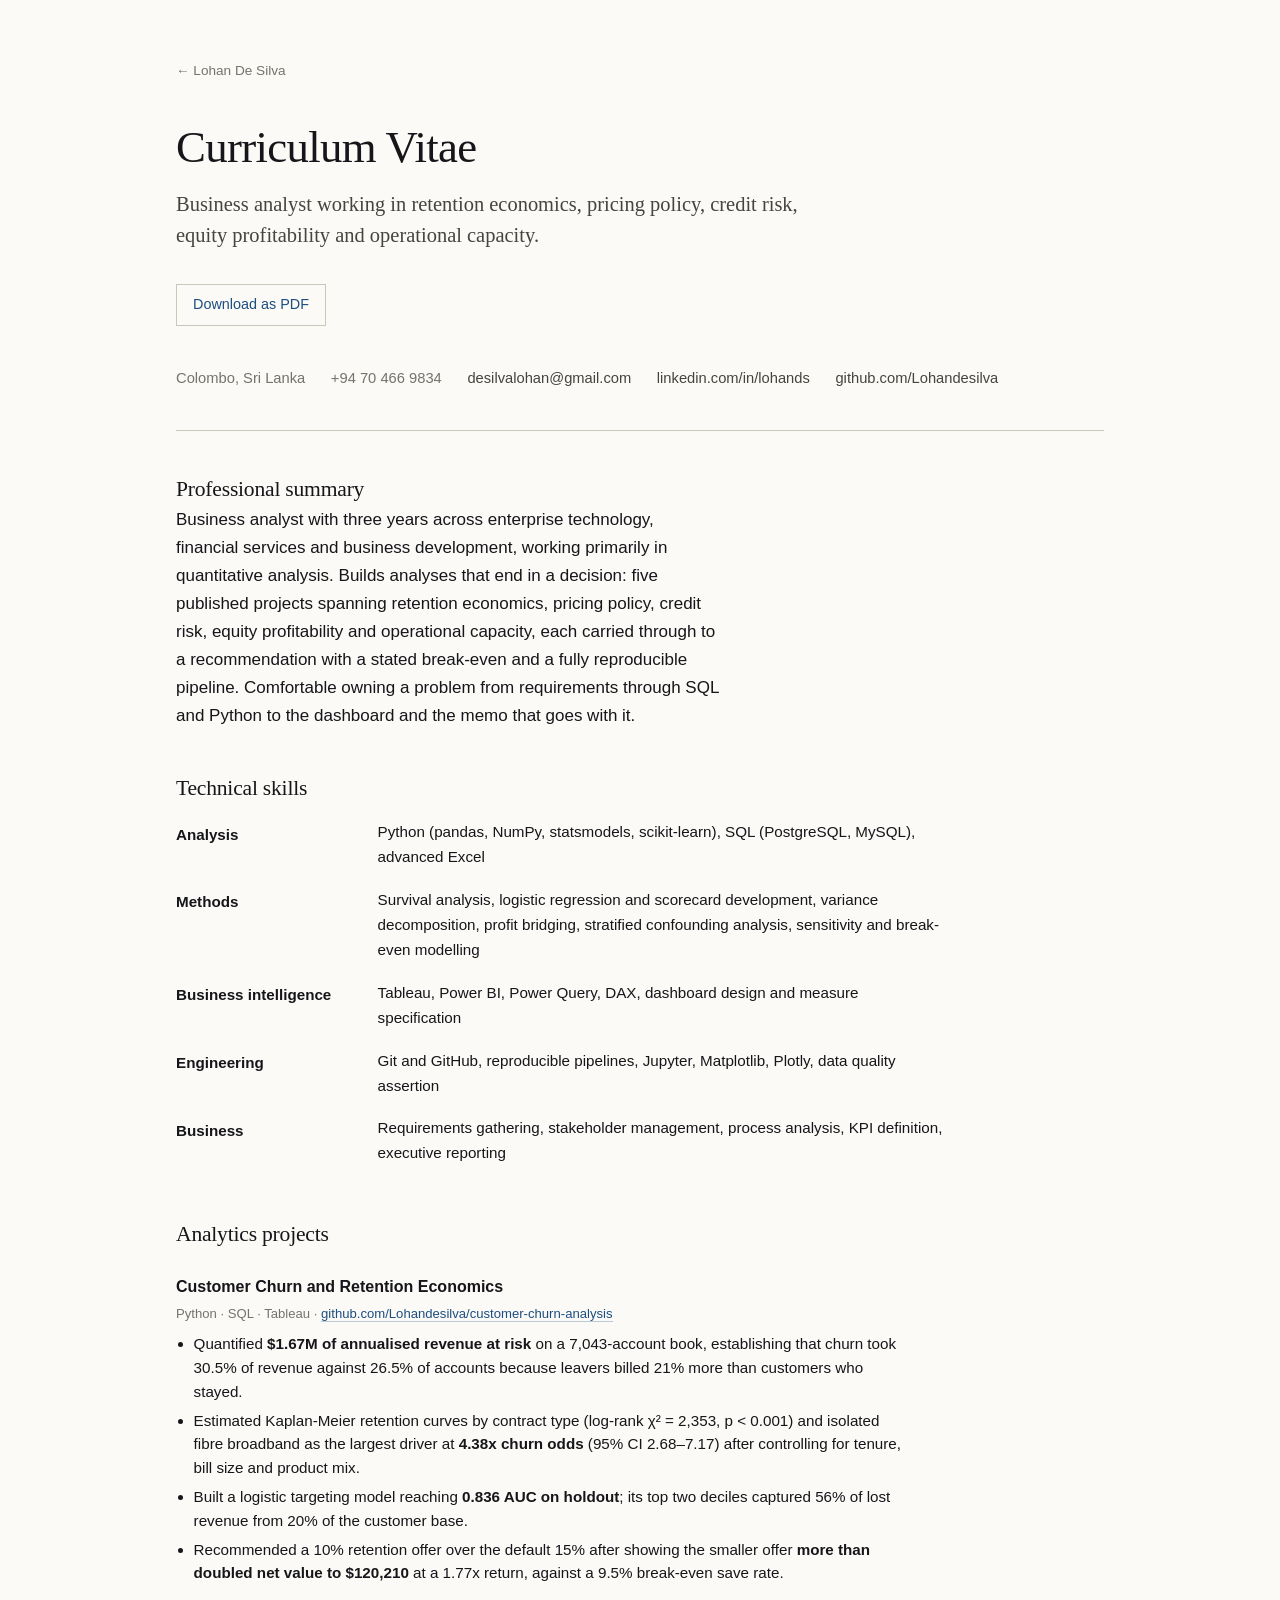
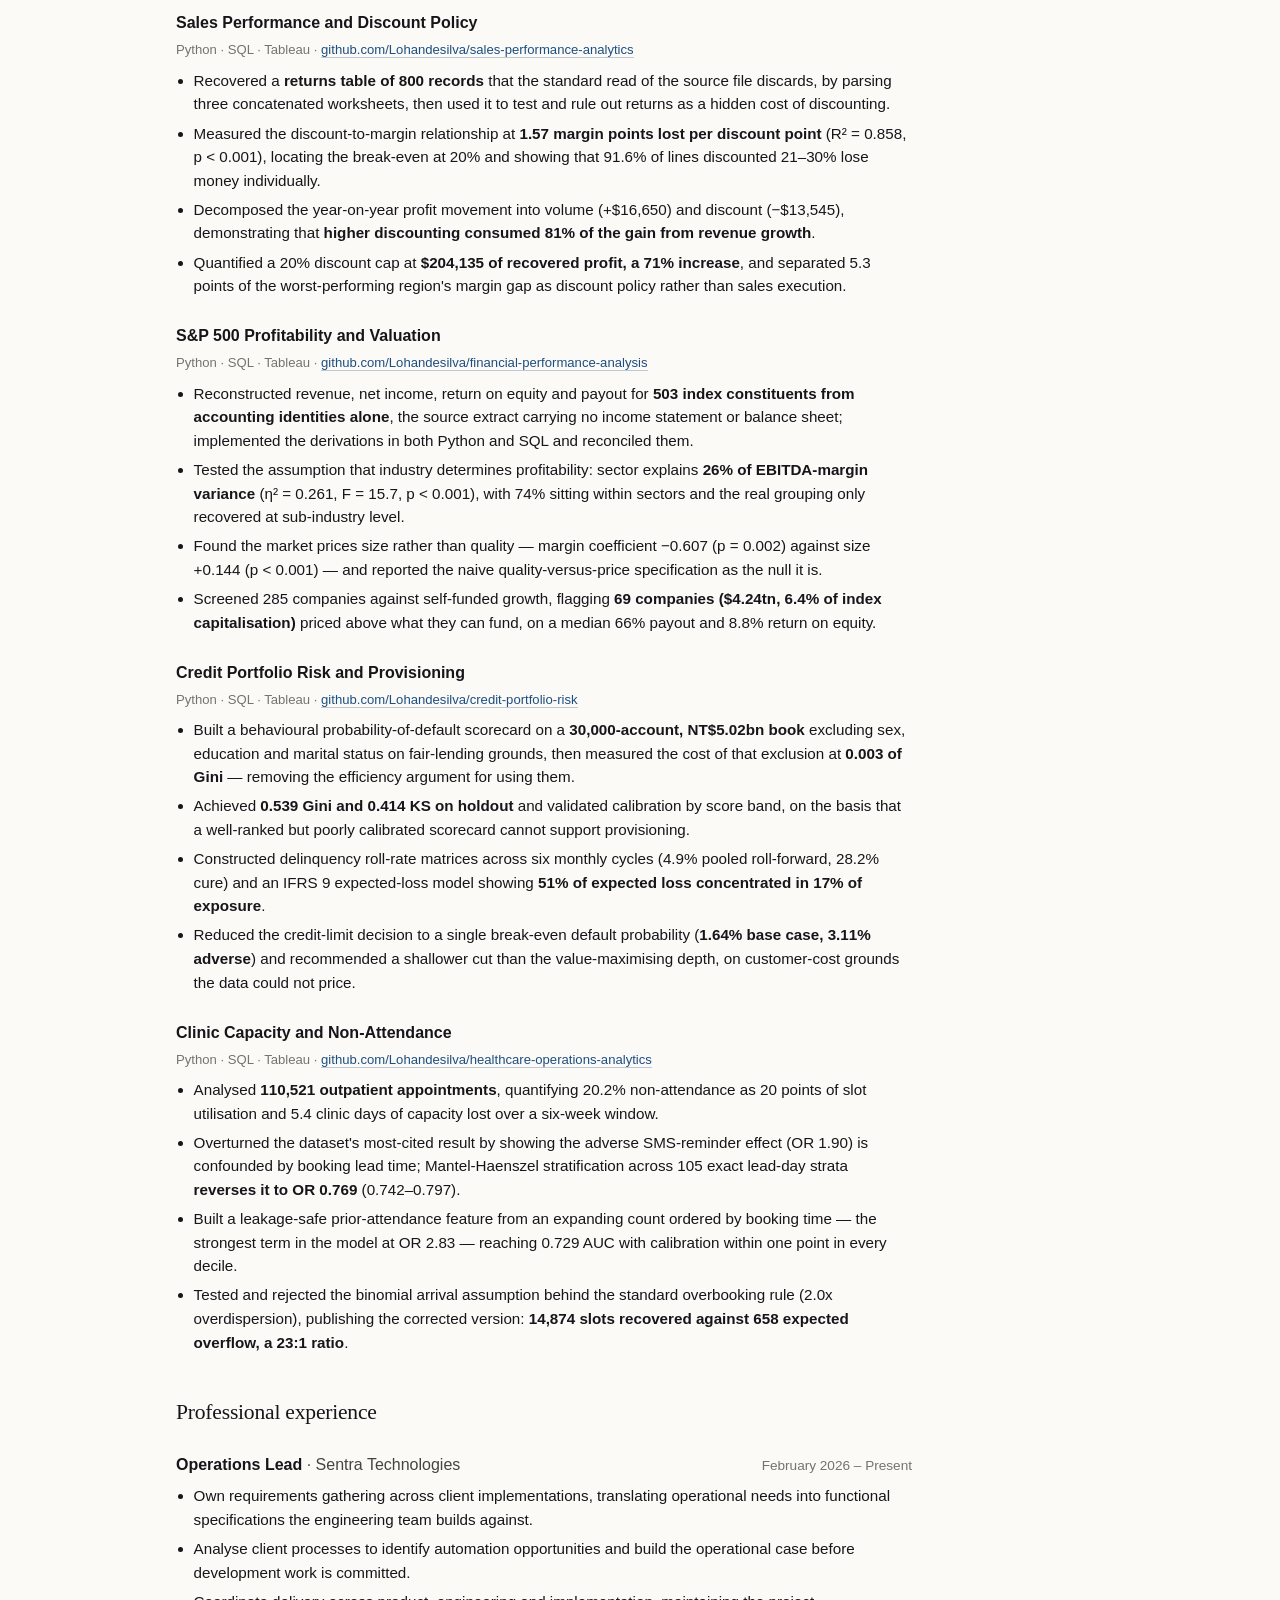
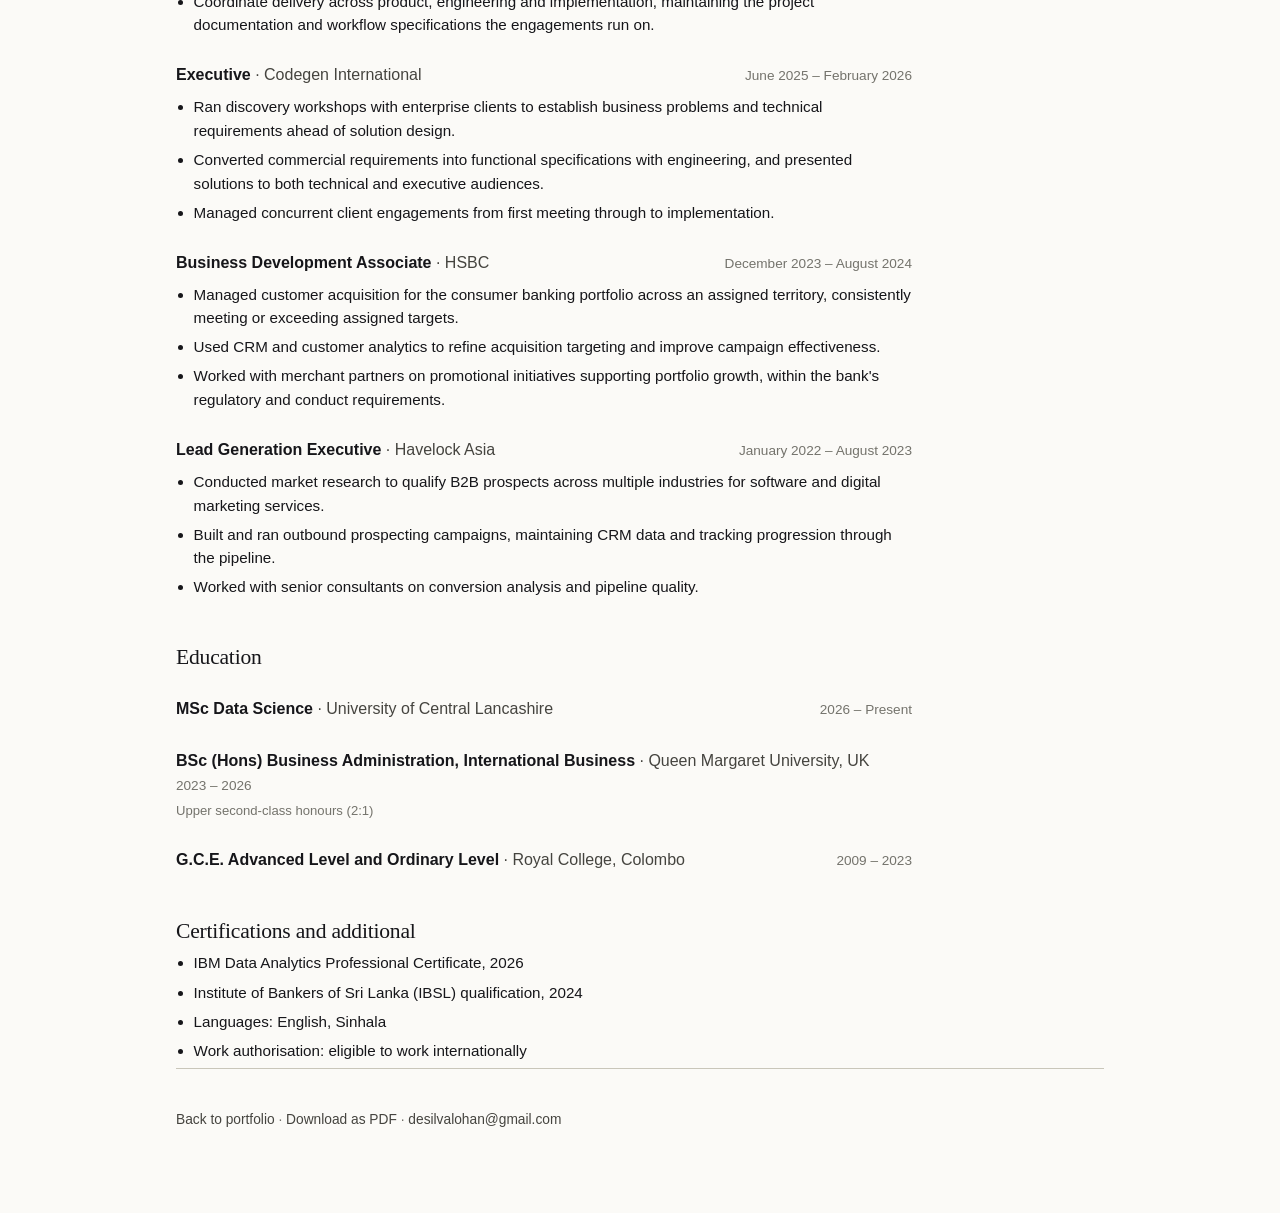
==== cv.html @ e339a38a "Initial commit" ====
<!DOCTYPE html>
<html lang="en">
<head>
<meta charset="utf-8">
<meta name="viewport" content="width=device-width, initial-scale=1">
<title>Curriculum Vitae — Lohan De Silva</title>
<meta name="description" content="Business analyst. Retention economics, pricing policy, credit risk, equity profitability and operational capacity.">
<link rel="stylesheet" href="assets/style.css">
<style>
  .cv h2 { font-size: 1.35rem; margin: 2.8rem 0 0.2rem; }
  .cv .entry { margin: 1.6rem 0 0; }
  .cv .entry-head { display: flex; flex-wrap: wrap; justify-content: space-between; gap: 0 1rem; align-items: baseline; max-width: 46rem; }
  .cv .entry-head h3 { margin: 0; font-family: var(--sans); font-size: 1rem; font-weight: 600; }
  .cv .entry-head .org { font-weight: 400; color: var(--ink-2); }
  .cv .dates { font-size: 0.85rem; color: var(--ink-3); white-space: nowrap; }
  .cv .meta { font-size: 0.82rem; color: var(--ink-3); margin: 0.15rem 0 0.5rem; max-width: none; }
  .cv ul { margin: 0.4rem 0 0; max-width: 46rem; }
  .cv li { margin-bottom: 0.35rem; font-size: 0.95rem; line-height: 1.55; }
  .cv .skills dt { font-weight: 600; font-size: 0.95rem; color: var(--ink); }
  .cv .skills { grid-template-columns: 11rem 1fr; max-width: 48rem; }
  .cv .skills dd { font-size: 0.95rem; margin-bottom: 0.7rem; }
  .download { display: inline-block; font-size: 0.9rem; border: 1px solid var(--rule-strong); padding: 0.5rem 1rem; border-bottom: 1px solid var(--rule-strong); }
  .download:hover { border-color: var(--accent); }
</style>
</head>
<body>

<div class="wrap cv">
  <header class="project-head">
    <a class="backlink" href="index.html">&larr; Lohan De Silva</a>
    <h1>Curriculum Vitae</h1>
    <p class="lede">Business analyst working in retention economics, pricing policy, credit risk,
    equity profitability and operational capacity.</p>
    <p><a class="download" href="assets/Lohan_De_Silva_CV.pdf">Download as PDF</a></p>
    <div class="contact" style="border-top:none;padding-top:1.4rem">
      <span>Colombo, Sri Lanka</span>
      <span>+94 70 466 9834</span>
      <a href="mailto:desilvalohan@gmail.com">desilvalohan@gmail.com</a>
      <a href="https://www.linkedin.com/in/lohands">linkedin.com/in/lohands</a>
      <a href="https://github.com/Lohandesilva">github.com/Lohandesilva</a>
    </div>
  </header>

  <h2>Professional summary</h2>
  <p>Business analyst with three years across enterprise technology, financial services and business
  development, working primarily in quantitative analysis. Builds analyses that end in a decision:
  five published projects spanning retention economics, pricing policy, credit risk, equity
  profitability and operational capacity, each carried through to a recommendation with a stated
  break-even and a fully reproducible pipeline. Comfortable owning a problem from requirements
  through SQL and Python to the dashboard and the memo that goes with it.</p>

  <h2>Technical skills</h2>
  <dl class="record skills">
    <dt>Analysis</dt>
    <dd>Python (pandas, NumPy, statsmodels, scikit-learn), SQL (PostgreSQL, MySQL), advanced Excel</dd>
    <dt>Methods</dt>
    <dd>Survival analysis, logistic regression and scorecard development, variance decomposition,
    profit bridging, stratified confounding analysis, sensitivity and break-even modelling</dd>
    <dt>Business intelligence</dt>
    <dd>Tableau, Power BI, Power Query, DAX, dashboard design and measure specification</dd>
    <dt>Engineering</dt>
    <dd>Git and GitHub, reproducible pipelines, Jupyter, Matplotlib, Plotly, data quality assertion</dd>
    <dt>Business</dt>
    <dd>Requirements gathering, stakeholder management, process analysis, KPI definition, executive reporting</dd>
  </dl>

  <h2>Analytics projects</h2>

  <div class="entry">
    <div class="entry-head"><h3>Customer Churn and Retention Economics</h3></div>
    <p class="meta">Python · SQL · Tableau · <a href="https://github.com/Lohandesilva/customer-churn-analysis">github.com/Lohandesilva/customer-churn-analysis</a></p>
    <ul>
      <li>Quantified <strong>$1.67M of annualised revenue at risk</strong> on a 7,043-account book, establishing that churn took 30.5% of revenue against 26.5% of accounts because leavers billed 21% more than customers who stayed.</li>
      <li>Estimated Kaplan-Meier retention curves by contract type (log-rank χ² = 2,353, p &lt; 0.001) and isolated fibre broadband as the largest driver at <strong>4.38x churn odds</strong> (95% CI 2.68–7.17) after controlling for tenure, bill size and product mix.</li>
      <li>Built a logistic targeting model reaching <strong>0.836 AUC on holdout</strong>; its top two deciles captured 56% of lost revenue from 20% of the customer base.</li>
      <li>Recommended a 10% retention offer over the default 15% after showing the smaller offer <strong>more than doubled net value to $120,210</strong> at a 1.77x return, against a 9.5% break-even save rate.</li>
    </ul>
  </div>

  <div class="entry">
    <div class="entry-head"><h3>Sales Performance and Discount Policy</h3></div>
    <p class="meta">Python · SQL · Tableau · <a href="https://github.com/Lohandesilva/sales-performance-analytics">github.com/Lohandesilva/sales-performance-analytics</a></p>
    <ul>
      <li>Recovered a <strong>returns table of 800 records</strong> that the standard read of the source file discards, by parsing three concatenated worksheets, then used it to test and rule out returns as a hidden cost of discounting.</li>
      <li>Measured the discount-to-margin relationship at <strong>1.57 margin points lost per discount point</strong> (R² = 0.858, p &lt; 0.001), locating the break-even at 20% and showing that 91.6% of lines discounted 21–30% lose money individually.</li>
      <li>Decomposed the year-on-year profit movement into volume (+$16,650) and discount (−$13,545), demonstrating that <strong>higher discounting consumed 81% of the gain from revenue growth</strong>.</li>
      <li>Quantified a 20% discount cap at <strong>$204,135 of recovered profit, a 71% increase</strong>, and separated 5.3 points of the worst-performing region's margin gap as discount policy rather than sales execution.</li>
    </ul>
  </div>

  <div class="entry">
    <div class="entry-head"><h3>S&amp;P 500 Profitability and Valuation</h3></div>
    <p class="meta">Python · SQL · Tableau · <a href="https://github.com/Lohandesilva/financial-performance-analysis">github.com/Lohandesilva/financial-performance-analysis</a></p>
    <ul>
      <li>Reconstructed revenue, net income, return on equity and payout for <strong>503 index constituents from accounting identities alone</strong>, the source extract carrying no income statement or balance sheet; implemented the derivations in both Python and SQL and reconciled them.</li>
      <li>Tested the assumption that industry determines profitability: sector explains <strong>26% of EBITDA-margin variance</strong> (η² = 0.261, F = 15.7, p &lt; 0.001), with 74% sitting within sectors and the real grouping only recovered at sub-industry level.</li>
      <li>Found the market prices size rather than quality — margin coefficient −0.607 (p = 0.002) against size +0.144 (p &lt; 0.001) — and reported the naive quality-versus-price specification as the null it is.</li>
      <li>Screened 285 companies against self-funded growth, flagging <strong>69 companies ($4.24tn, 6.4% of index capitalisation)</strong> priced above what they can fund, on a median 66% payout and 8.8% return on equity.</li>
    </ul>
  </div>

  <div class="entry">
    <div class="entry-head"><h3>Credit Portfolio Risk and Provisioning</h3></div>
    <p class="meta">Python · SQL · Tableau · <a href="https://github.com/Lohandesilva/credit-portfolio-risk">github.com/Lohandesilva/credit-portfolio-risk</a></p>
    <ul>
      <li>Built a behavioural probability-of-default scorecard on a <strong>30,000-account, NT$5.02bn book</strong> excluding sex, education and marital status on fair-lending grounds, then measured the cost of that exclusion at <strong>0.003 of Gini</strong> — removing the efficiency argument for using them.</li>
      <li>Achieved <strong>0.539 Gini and 0.414 KS on holdout</strong> and validated calibration by score band, on the basis that a well-ranked but poorly calibrated scorecard cannot support provisioning.</li>
      <li>Constructed delinquency roll-rate matrices across six monthly cycles (4.9% pooled roll-forward, 28.2% cure) and an IFRS 9 expected-loss model showing <strong>51% of expected loss concentrated in 17% of exposure</strong>.</li>
      <li>Reduced the credit-limit decision to a single break-even default probability (<strong>1.64% base case, 3.11% adverse</strong>) and recommended a shallower cut than the value-maximising depth, on customer-cost grounds the data could not price.</li>
    </ul>
  </div>

  <div class="entry">
    <div class="entry-head"><h3>Clinic Capacity and Non-Attendance</h3></div>
    <p class="meta">Python · SQL · Tableau · <a href="https://github.com/Lohandesilva/healthcare-operations-analytics">github.com/Lohandesilva/healthcare-operations-analytics</a></p>
    <ul>
      <li>Analysed <strong>110,521 outpatient appointments</strong>, quantifying 20.2% non-attendance as 20 points of slot utilisation and 5.4 clinic days of capacity lost over a six-week window.</li>
      <li>Overturned the dataset's most-cited result by showing the adverse SMS-reminder effect (OR 1.90) is confounded by booking lead time; Mantel-Haenszel stratification across 105 exact lead-day strata <strong>reverses it to OR 0.769</strong> (0.742–0.797).</li>
      <li>Built a leakage-safe prior-attendance feature from an expanding count ordered by booking time — the strongest term in the model at OR 2.83 — reaching 0.729 AUC with calibration within one point in every decile.</li>
      <li>Tested and rejected the binomial arrival assumption behind the standard overbooking rule (2.0x overdispersion), publishing the corrected version: <strong>14,874 slots recovered against 658 expected overflow, a 23:1 ratio</strong>.</li>
    </ul>
  </div>

  <h2>Professional experience</h2>

  <div class="entry">
    <div class="entry-head">
      <h3>Operations Lead <span class="org">· Sentra Technologies</span></h3>
      <span class="dates">February 2026 – Present</span>
    </div>
    <ul>
      <li>Own requirements gathering across client implementations, translating operational needs into functional specifications the engineering team builds against.</li>
      <li>Analyse client processes to identify automation opportunities and build the operational case before development work is committed.</li>
      <li>Coordinate delivery across product, engineering and implementation, maintaining the project documentation and workflow specifications the engagements run on.</li>
    </ul>
  </div>

  <div class="entry">
    <div class="entry-head">
      <h3>Executive <span class="org">· Codegen International</span></h3>
      <span class="dates">June 2025 – February 2026</span>
    </div>
    <ul>
      <li>Ran discovery workshops with enterprise clients to establish business problems and technical requirements ahead of solution design.</li>
      <li>Converted commercial requirements into functional specifications with engineering, and presented solutions to both technical and executive audiences.</li>
      <li>Managed concurrent client engagements from first meeting through to implementation.</li>
    </ul>
  </div>

  <div class="entry">
    <div class="entry-head">
      <h3>Business Development Associate <span class="org">· HSBC</span></h3>
      <span class="dates">December 2023 – August 2024</span>
    </div>
    <ul>
      <li>Managed customer acquisition for the consumer banking portfolio across an assigned territory, consistently meeting or exceeding assigned targets.</li>
      <li>Used CRM and customer analytics to refine acquisition targeting and improve campaign effectiveness.</li>
      <li>Worked with merchant partners on promotional initiatives supporting portfolio growth, within the bank's regulatory and conduct requirements.</li>
    </ul>
  </div>

  <div class="entry">
    <div class="entry-head">
      <h3>Lead Generation Executive <span class="org">· Havelock Asia</span></h3>
      <span class="dates">January 2022 – August 2023</span>
    </div>
    <ul>
      <li>Conducted market research to qualify B2B prospects across multiple industries for software and digital marketing services.</li>
      <li>Built and ran outbound prospecting campaigns, maintaining CRM data and tracking progression through the pipeline.</li>
      <li>Worked with senior consultants on conversion analysis and pipeline quality.</li>
    </ul>
  </div>

  <h2>Education</h2>
  <div class="entry">
    <div class="entry-head">
      <h3>MSc Data Science <span class="org">· University of Central Lancashire</span></h3>
      <span class="dates">2026 – Present</span>
    </div>
  </div>
  <div class="entry">
    <div class="entry-head">
      <h3>BSc (Hons) Business Administration, International Business <span class="org">· Queen Margaret University, UK</span></h3>
      <span class="dates">2023 – 2026</span>
    </div>
    <p class="meta">Upper second-class honours (2:1)</p>
  </div>
  <div class="entry">
    <div class="entry-head">
      <h3>G.C.E. Advanced Level and Ordinary Level <span class="org">· Royal College, Colombo</span></h3>
      <span class="dates">2009 – 2023</span>
    </div>
  </div>

  <h2>Certifications and additional</h2>
  <ul>
    <li>IBM Data Analytics Professional Certificate, 2026</li>
    <li>Institute of Bankers of Sri Lanka (IBSL) qualification, 2024</li>
    <li>Languages: English, Sinhala</li>
    <li>Work authorisation: eligible to work internationally</li>
  </ul>

  <footer>
    <p>
      <a href="index.html">Back to portfolio</a> ·
      <a href="assets/Lohan_De_Silva_CV.pdf">Download as PDF</a> ·
      <a href="mailto:desilvalohan@gmail.com">desilvalohan@gmail.com</a>
    </p>
  </footer>
</div>

</body>
</html>
---- assets/style.css ----
:root {
  --paper: #fbfaf7;
  --paper-alt: #f4f2ec;
  --ink: #16161a;
  --ink-2: #45443f;
  --ink-3: #74736c;
  --rule: #e0ded5;
  --rule-strong: #c9c6ba;
  --accent: #1c4e80;
  --accent-soft: #eef2f7;
  --pos: #16691f;
  --neg: #a32a2a;
  --serif: "Iowan Old Style", "Palatino Linotype", Palatino, "Book Antiqua", Georgia, serif;
  --sans: -apple-system, BlinkMacSystemFont, "Segoe UI", Inter, Helvetica, Arial, sans-serif;
  --measure: 34rem;
}

*, *::before, *::after { box-sizing: border-box; }

html { -webkit-text-size-adjust: 100%; }

body {
  margin: 0;
  background: var(--paper);
  color: var(--ink);
  font-family: var(--sans);
  font-size: 17px;
  line-height: 1.65;
  -webkit-font-smoothing: antialiased;
}

.wrap {
  max-width: 62rem;
  margin: 0 auto;
  padding: 0 2rem;
}

.narrow { max-width: var(--measure); }

a { color: var(--accent); text-decoration: none; border-bottom: 1px solid rgba(28, 78, 128, 0.28); }
a:hover { border-bottom-color: var(--accent); }

/* ---------- masthead ---------- */

.masthead { padding: 5rem 0 3rem; }

.masthead h1 {
  font-family: var(--serif);
  font-size: clamp(2.4rem, 5.5vw, 3.4rem);
  font-weight: 400;
  letter-spacing: -0.015em;
  line-height: 1.06;
  margin: 0 0 0.5rem;
}

.role {
  max-width: none;
  font-size: 0.95rem;
  letter-spacing: 0.09em;
  text-transform: uppercase;
  color: var(--ink-3);
  margin: 0 0 2rem;
}

.lede {
  font-family: var(--serif);
  font-size: 1.28rem;
  line-height: 1.55;
  color: var(--ink-2);
  max-width: 40rem;
  margin: 0 0 2rem;
}

.contact {
  display: flex;
  flex-wrap: wrap;
  gap: 0 1.6rem;
  font-size: 0.92rem;
  color: var(--ink-3);
  padding-top: 1.6rem;
  border-top: 1px solid var(--rule);
}

.contact a { border-bottom: none; color: var(--ink-2); }
.contact a:hover { color: var(--accent); }

/* ---------- sections ---------- */

section { padding: 3.5rem 0; }

.section-label {
  max-width: none;
  font-size: 0.76rem;
  letter-spacing: 0.16em;
  text-transform: uppercase;
  color: var(--ink-3);
  margin: 0 0 2.2rem;
  padding-bottom: 0.7rem;
  border-bottom: 1px solid var(--rule-strong);
}

h2 {
  font-family: var(--serif);
  font-weight: 400;
  font-size: 1.75rem;
  line-height: 1.25;
  letter-spacing: -0.01em;
  margin: 0 0 0.6rem;
}

h3 {
  font-family: var(--serif);
  font-weight: 400;
  font-size: 1.3rem;
  margin: 2.4rem 0 0.6rem;
}

p { margin: 0 0 1.1rem; max-width: var(--measure); }

/* ---------- work list ---------- */

.work-item {
  display: grid;
  grid-template-columns: 3.2rem 1fr;
  gap: 0 1.6rem;
  padding: 2.6rem 0;
  border-bottom: 1px solid var(--rule);
}

.work-item:first-of-type { padding-top: 0; }

.work-index {
  font-family: var(--serif);
  font-size: 1.1rem;
  color: var(--ink-3);
  padding-top: 0.35rem;
}

.work-item h2 a { color: var(--ink); border-bottom: none; }
.work-item h2 a:hover { color: var(--accent); }

.work-domain {
  max-width: none;
  font-size: 0.78rem;
  letter-spacing: 0.11em;
  text-transform: uppercase;
  color: var(--ink-3);
  margin: 0 0 0.5rem;
}

.finding {
  font-family: var(--serif);
  font-size: 1.12rem;
  line-height: 1.55;
  color: var(--ink-2);
  margin: 0 0 1.5rem;
  max-width: 38rem;
}

.figures {
  display: grid;
  grid-template-columns: repeat(3, minmax(0, 1fr));
  gap: 1.5rem;
  max-width: 40rem;
  margin: 0 0 1.5rem;
  padding: 1.1rem 0;
  border-top: 1px solid var(--rule);
  border-bottom: 1px solid var(--rule);
}

.figures .fig-value {
  font-size: 1.5rem;
  line-height: 1.15;
  letter-spacing: -0.02em;
  color: var(--ink);
  display: block;
}

.figures .fig-label {
  font-size: 0.8rem;
  line-height: 1.35;
  color: var(--ink-3);
  display: block;
  margin-top: 0.3rem;
}

.stack { max-width: none; font-size: 0.85rem; color: var(--ink-3); margin: 0 0 0.9rem; }

.links { max-width: none; font-size: 0.9rem; display: flex; flex-wrap: wrap; gap: 0 1.4rem; }

/* ---------- project pages ---------- */

.backlink {
  display: inline-block;
  font-size: 0.85rem;
  color: var(--ink-3);
  border-bottom: none;
  margin-bottom: 2.5rem;
}
.backlink:hover { color: var(--accent); }

.project-head { padding: 3.5rem 0 2.5rem; border-bottom: 1px solid var(--rule-strong); }

.project-head h1 {
  font-family: var(--serif);
  font-weight: 400;
  font-size: clamp(2rem, 4.5vw, 2.8rem);
  line-height: 1.12;
  letter-spacing: -0.015em;
  margin: 0 0 1rem;
  max-width: 30rem;
}

.keyfigs {
  display: grid;
  grid-template-columns: repeat(auto-fit, minmax(11rem, 1fr));
  gap: 1.8rem 2rem;
  padding: 2rem 0;
  border-bottom: 1px solid var(--rule);
  margin-bottom: 3rem;
}

.keyfigs .fig-value {
  font-family: var(--serif);
  font-size: 1.9rem;
  line-height: 1.1;
  display: block;
  letter-spacing: -0.02em;
}

.keyfigs .fig-label {
  font-size: 0.82rem;
  color: var(--ink-3);
  display: block;
  margin-top: 0.4rem;
  line-height: 1.4;
}

figure {
  margin: 2.4rem 0;
  max-width: 46rem;
}

figure img {
  width: 100%;
  height: auto;
  display: block;
  border: 1px solid var(--rule);
  background: #fff;
}

figcaption {
  font-size: 0.83rem;
  color: var(--ink-3);
  margin-top: 0.7rem;
  line-height: 1.5;
}

.callout {
  background: var(--accent-soft);
  border-left: 2px solid var(--accent);
  padding: 1.4rem 1.6rem;
  margin: 2.4rem 0;
  max-width: 40rem;
}

.callout p:last-child { margin-bottom: 0; }
.callout .callout-label {
  font-size: 0.74rem;
  letter-spacing: 0.14em;
  text-transform: uppercase;
  color: var(--accent);
  margin: 0 0 0.5rem;
}

table {
  border-collapse: collapse;
  width: 100%;
  max-width: 42rem;
  font-size: 0.9rem;
  margin: 1.8rem 0 2.4rem;
  font-variant-numeric: tabular-nums;
}

th, td { text-align: right; padding: 0.55rem 0.7rem; border-bottom: 1px solid var(--rule); }
th:first-child, td:first-child { text-align: left; padding-left: 0; }
th { font-weight: 600; font-size: 0.78rem; letter-spacing: 0.05em; text-transform: uppercase; color: var(--ink-3); border-bottom-color: var(--rule-strong); }
td.neg { color: var(--neg); }
td.pos { color: var(--pos); }

.table-scroll { overflow-x: auto; }

ul { max-width: var(--measure); padding-left: 1.1rem; }
li { margin-bottom: 0.5rem; }

.caveat {
  font-size: 0.92rem;
  color: var(--ink-3);
  border-top: 1px solid var(--rule);
  padding-top: 1.6rem;
  margin-top: 3rem;
  max-width: 38rem;
}

/* ---------- background ---------- */

.record { display: grid; grid-template-columns: 9rem 1fr; gap: 0.4rem 1.6rem; max-width: 44rem; }
.record dt { font-size: 0.86rem; color: var(--ink-3); padding-top: 0.15rem; }
.record dd { margin: 0 0 1.1rem; }
.record dd strong { font-weight: 600; }
.record dd span { display: block; font-size: 0.9rem; color: var(--ink-3); }

footer p { max-width: none; }

footer {
  border-top: 1px solid var(--rule-strong);
  padding: 2.5rem 0 4rem;
  font-size: 0.86rem;
  color: var(--ink-3);
}

footer a { color: var(--ink-2); border-bottom: none; }
footer a:hover { color: var(--accent); }

@media (max-width: 640px) {
  body { font-size: 16px; }
  .wrap { padding: 0 1.4rem; }
  .masthead { padding: 3rem 0 2rem; }
  .work-item { grid-template-columns: 1fr; gap: 0; }
  .work-index { display: none; }
  .figures { grid-template-columns: 1fr 1fr; gap: 1.2rem; }
  .record { grid-template-columns: 1fr; }
  .record dt { margin-top: 0.6rem; }
}
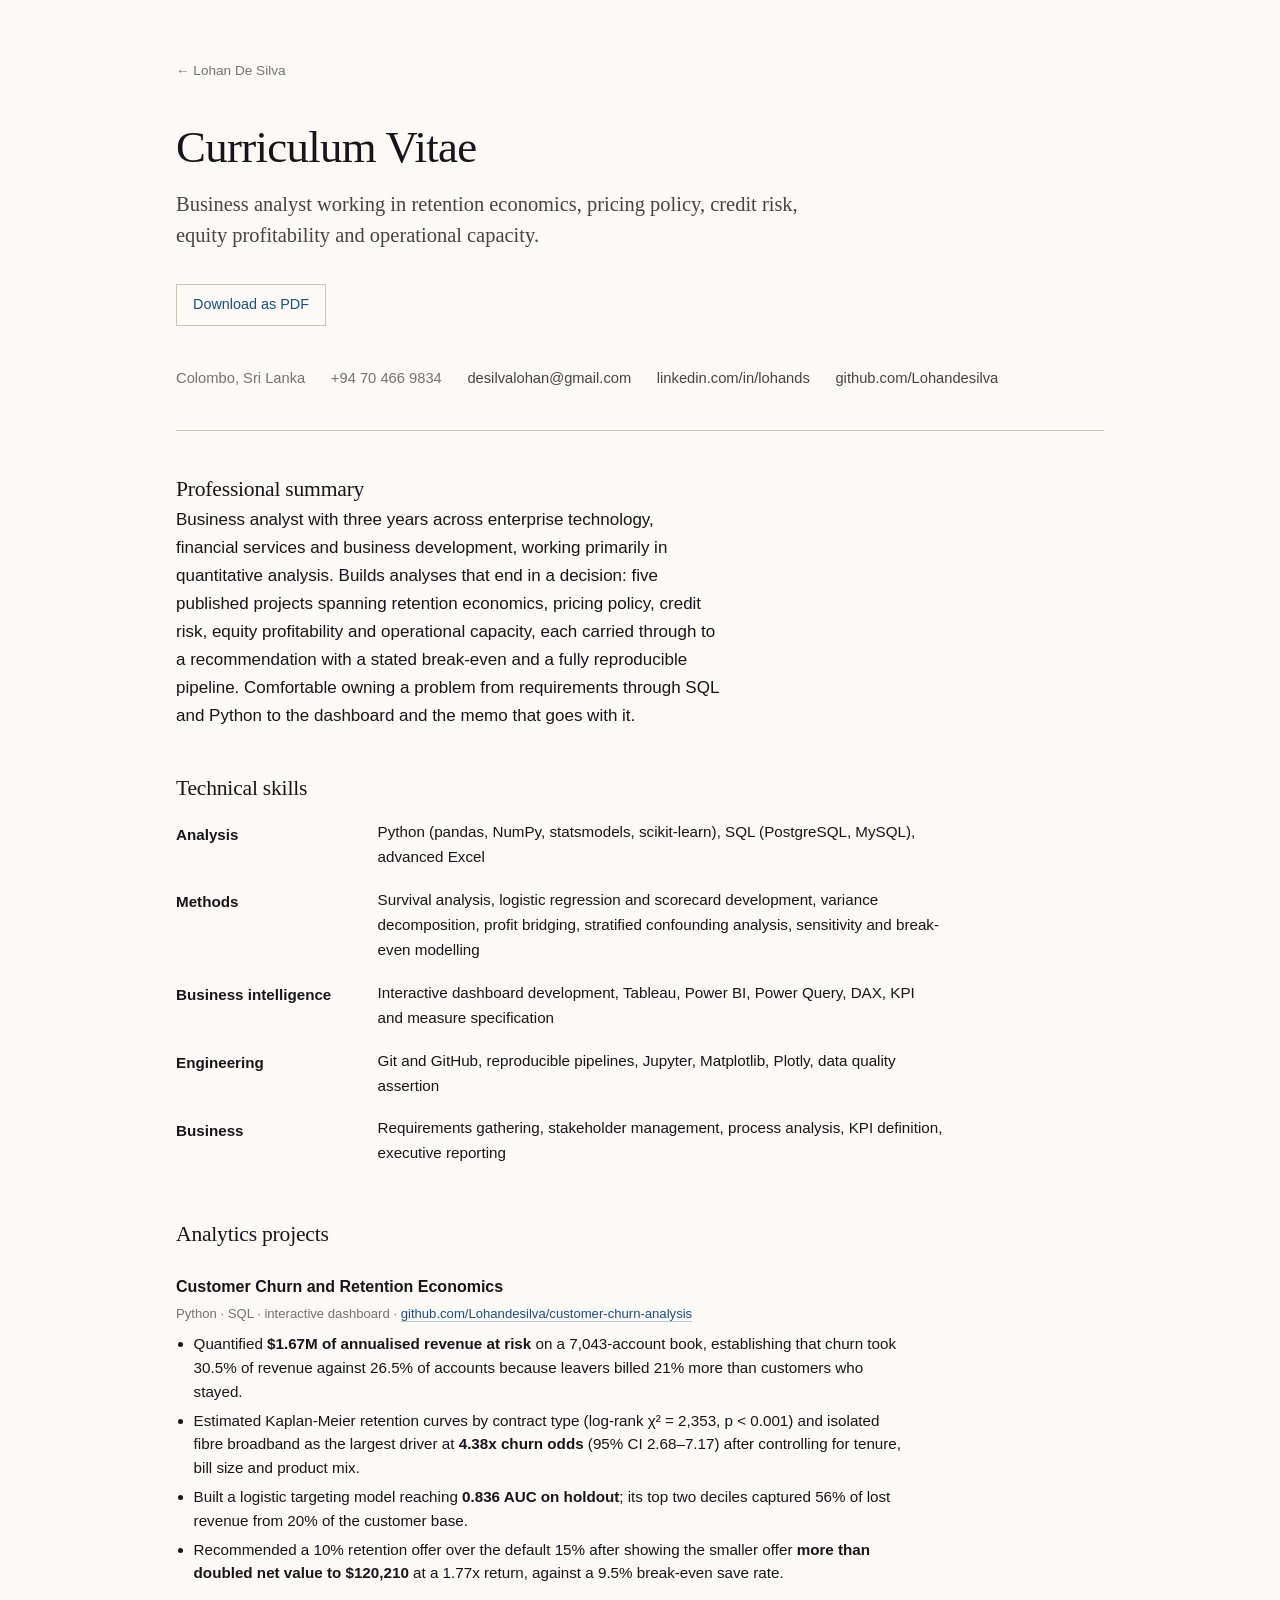
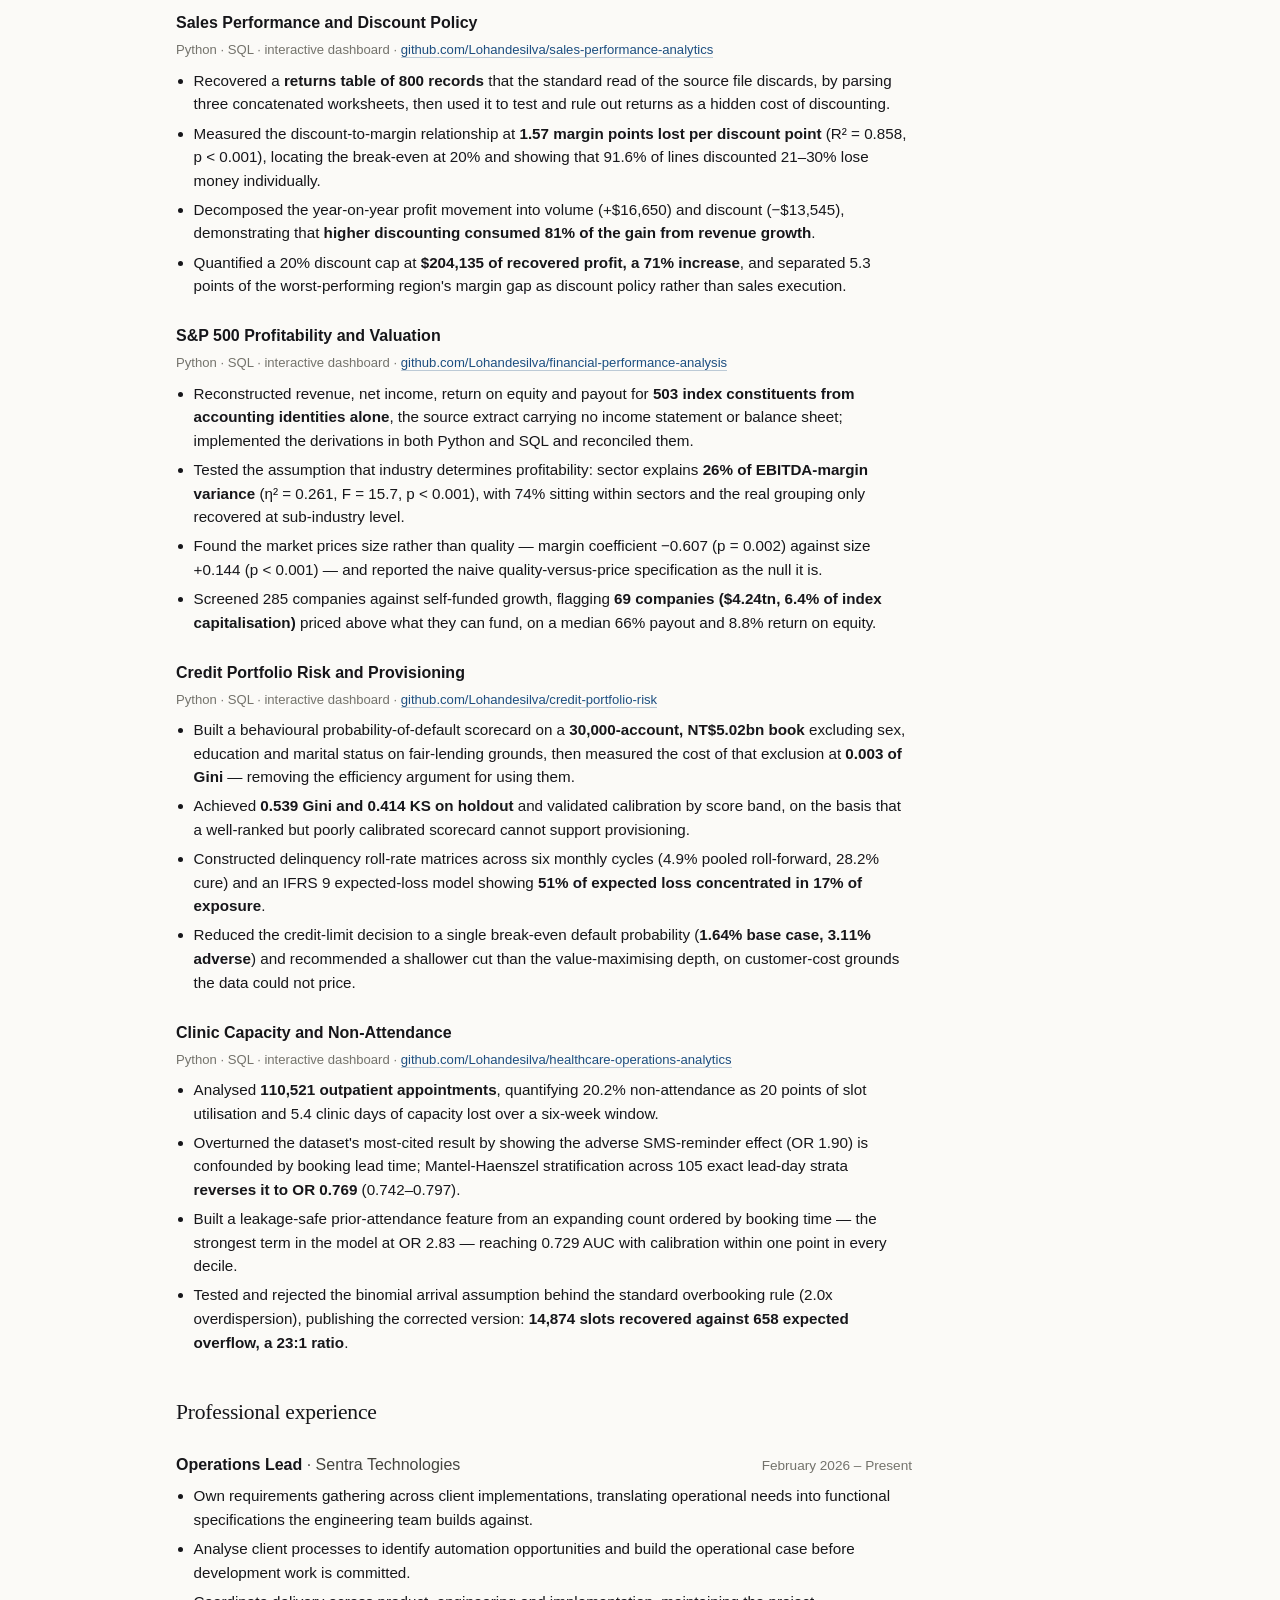
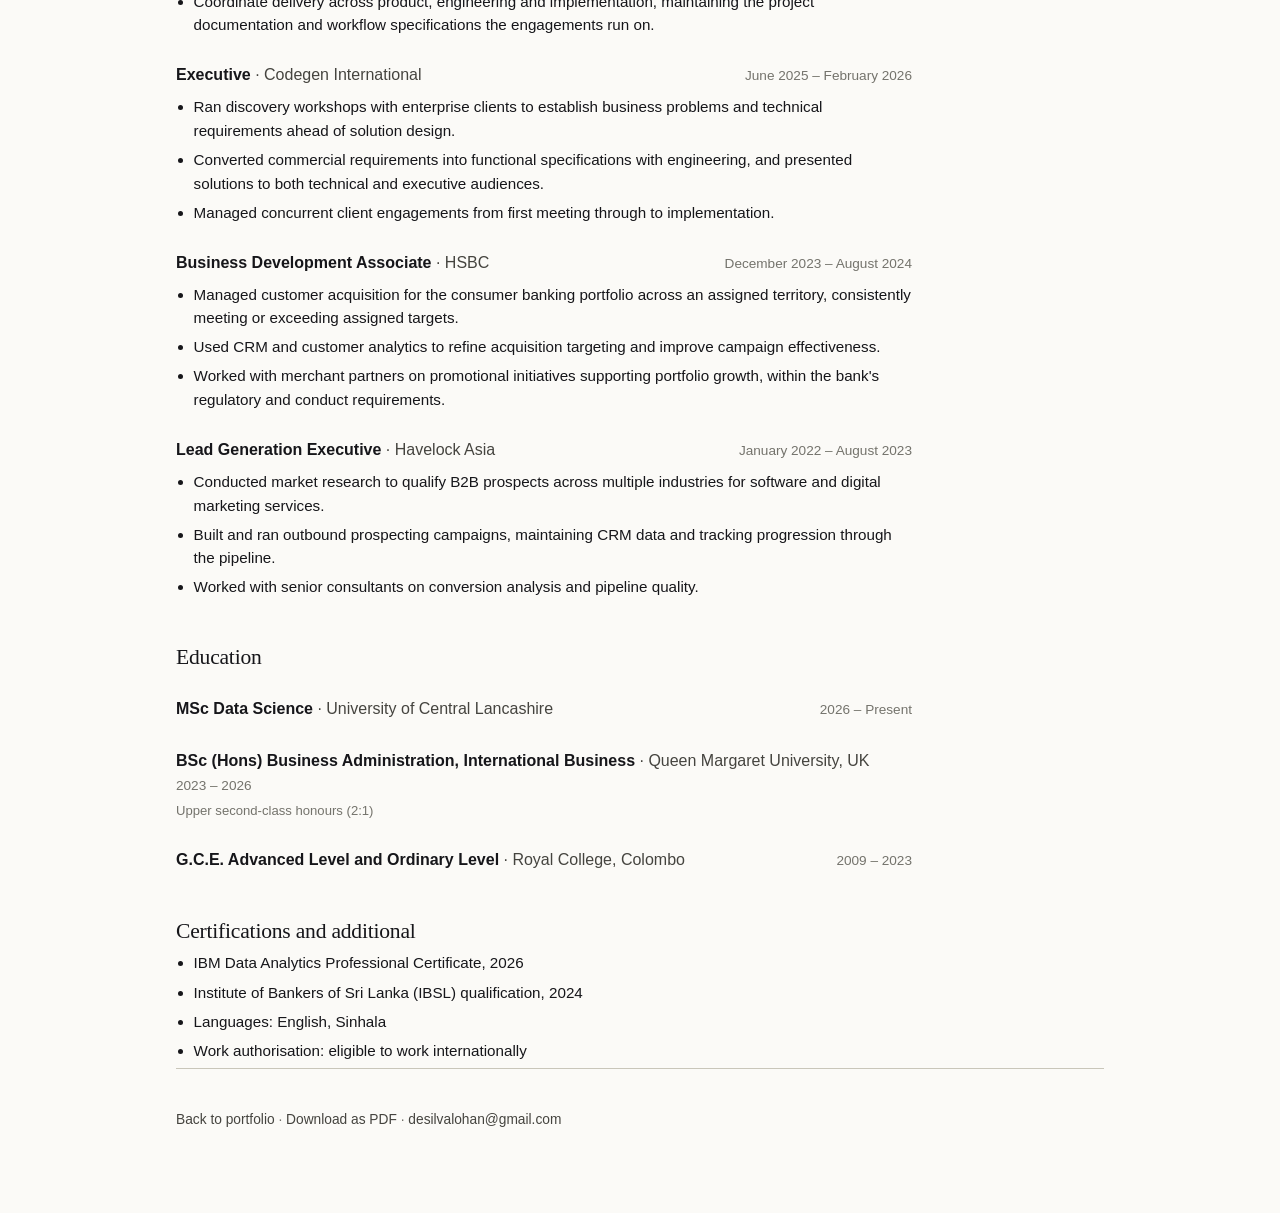
==== commit 516ea092: "Add interactive dashboards and link them from the report packs" ====
--- a/cv.html
+++ b/cv.html
@@ -57,7 +57,7 @@
     <dd>Survival analysis, logistic regression and scorecard development, variance decomposition,
     profit bridging, stratified confounding analysis, sensitivity and break-even modelling</dd>
     <dt>Business intelligence</dt>
-    <dd>Tableau, Power BI, Power Query, DAX, dashboard design and measure specification</dd>
+    <dd>Interactive dashboard development, Tableau, Power BI, Power Query, DAX, KPI and measure specification</dd>
     <dt>Engineering</dt>
     <dd>Git and GitHub, reproducible pipelines, Jupyter, Matplotlib, Plotly, data quality assertion</dd>
     <dt>Business</dt>
@@ -68,7 +68,7 @@
 
   <div class="entry">
     <div class="entry-head"><h3>Customer Churn and Retention Economics</h3></div>
-    <p class="meta">Python · SQL · Tableau · <a href="https://github.com/Lohandesilva/customer-churn-analysis">github.com/Lohandesilva/customer-churn-analysis</a></p>
+    <p class="meta">Python · SQL · interactive dashboard · <a href="https://github.com/Lohandesilva/customer-churn-analysis">github.com/Lohandesilva/customer-churn-analysis</a></p>
     <ul>
       <li>Quantified <strong>$1.67M of annualised revenue at risk</strong> on a 7,043-account book, establishing that churn took 30.5% of revenue against 26.5% of accounts because leavers billed 21% more than customers who stayed.</li>
       <li>Estimated Kaplan-Meier retention curves by contract type (log-rank χ² = 2,353, p &lt; 0.001) and isolated fibre broadband as the largest driver at <strong>4.38x churn odds</strong> (95% CI 2.68–7.17) after controlling for tenure, bill size and product mix.</li>
@@ -79,7 +79,7 @@
 
   <div class="entry">
     <div class="entry-head"><h3>Sales Performance and Discount Policy</h3></div>
-    <p class="meta">Python · SQL · Tableau · <a href="https://github.com/Lohandesilva/sales-performance-analytics">github.com/Lohandesilva/sales-performance-analytics</a></p>
+    <p class="meta">Python · SQL · interactive dashboard · <a href="https://github.com/Lohandesilva/sales-performance-analytics">github.com/Lohandesilva/sales-performance-analytics</a></p>
     <ul>
       <li>Recovered a <strong>returns table of 800 records</strong> that the standard read of the source file discards, by parsing three concatenated worksheets, then used it to test and rule out returns as a hidden cost of discounting.</li>
       <li>Measured the discount-to-margin relationship at <strong>1.57 margin points lost per discount point</strong> (R² = 0.858, p &lt; 0.001), locating the break-even at 20% and showing that 91.6% of lines discounted 21–30% lose money individually.</li>
@@ -90,7 +90,7 @@
 
   <div class="entry">
     <div class="entry-head"><h3>S&amp;P 500 Profitability and Valuation</h3></div>
-    <p class="meta">Python · SQL · Tableau · <a href="https://github.com/Lohandesilva/financial-performance-analysis">github.com/Lohandesilva/financial-performance-analysis</a></p>
+    <p class="meta">Python · SQL · interactive dashboard · <a href="https://github.com/Lohandesilva/financial-performance-analysis">github.com/Lohandesilva/financial-performance-analysis</a></p>
     <ul>
       <li>Reconstructed revenue, net income, return on equity and payout for <strong>503 index constituents from accounting identities alone</strong>, the source extract carrying no income statement or balance sheet; implemented the derivations in both Python and SQL and reconciled them.</li>
       <li>Tested the assumption that industry determines profitability: sector explains <strong>26% of EBITDA-margin variance</strong> (η² = 0.261, F = 15.7, p &lt; 0.001), with 74% sitting within sectors and the real grouping only recovered at sub-industry level.</li>
@@ -101,7 +101,7 @@
 
   <div class="entry">
     <div class="entry-head"><h3>Credit Portfolio Risk and Provisioning</h3></div>
-    <p class="meta">Python · SQL · Tableau · <a href="https://github.com/Lohandesilva/credit-portfolio-risk">github.com/Lohandesilva/credit-portfolio-risk</a></p>
+    <p class="meta">Python · SQL · interactive dashboard · <a href="https://github.com/Lohandesilva/credit-portfolio-risk">github.com/Lohandesilva/credit-portfolio-risk</a></p>
     <ul>
       <li>Built a behavioural probability-of-default scorecard on a <strong>30,000-account, NT$5.02bn book</strong> excluding sex, education and marital status on fair-lending grounds, then measured the cost of that exclusion at <strong>0.003 of Gini</strong> — removing the efficiency argument for using them.</li>
       <li>Achieved <strong>0.539 Gini and 0.414 KS on holdout</strong> and validated calibration by score band, on the basis that a well-ranked but poorly calibrated scorecard cannot support provisioning.</li>
@@ -112,7 +112,7 @@
 
   <div class="entry">
     <div class="entry-head"><h3>Clinic Capacity and Non-Attendance</h3></div>
-    <p class="meta">Python · SQL · Tableau · <a href="https://github.com/Lohandesilva/healthcare-operations-analytics">github.com/Lohandesilva/healthcare-operations-analytics</a></p>
+    <p class="meta">Python · SQL · interactive dashboard · <a href="https://github.com/Lohandesilva/healthcare-operations-analytics">github.com/Lohandesilva/healthcare-operations-analytics</a></p>
     <ul>
       <li>Analysed <strong>110,521 outpatient appointments</strong>, quantifying 20.2% non-attendance as 20 points of slot utilisation and 5.4 clinic days of capacity lost over a six-week window.</li>
       <li>Overturned the dataset's most-cited result by showing the adverse SMS-reminder effect (OR 1.90) is confounded by booking lead time; Mantel-Haenszel stratification across 105 exact lead-day strata <strong>reverses it to OR 0.769</strong> (0.742–0.797).</li>
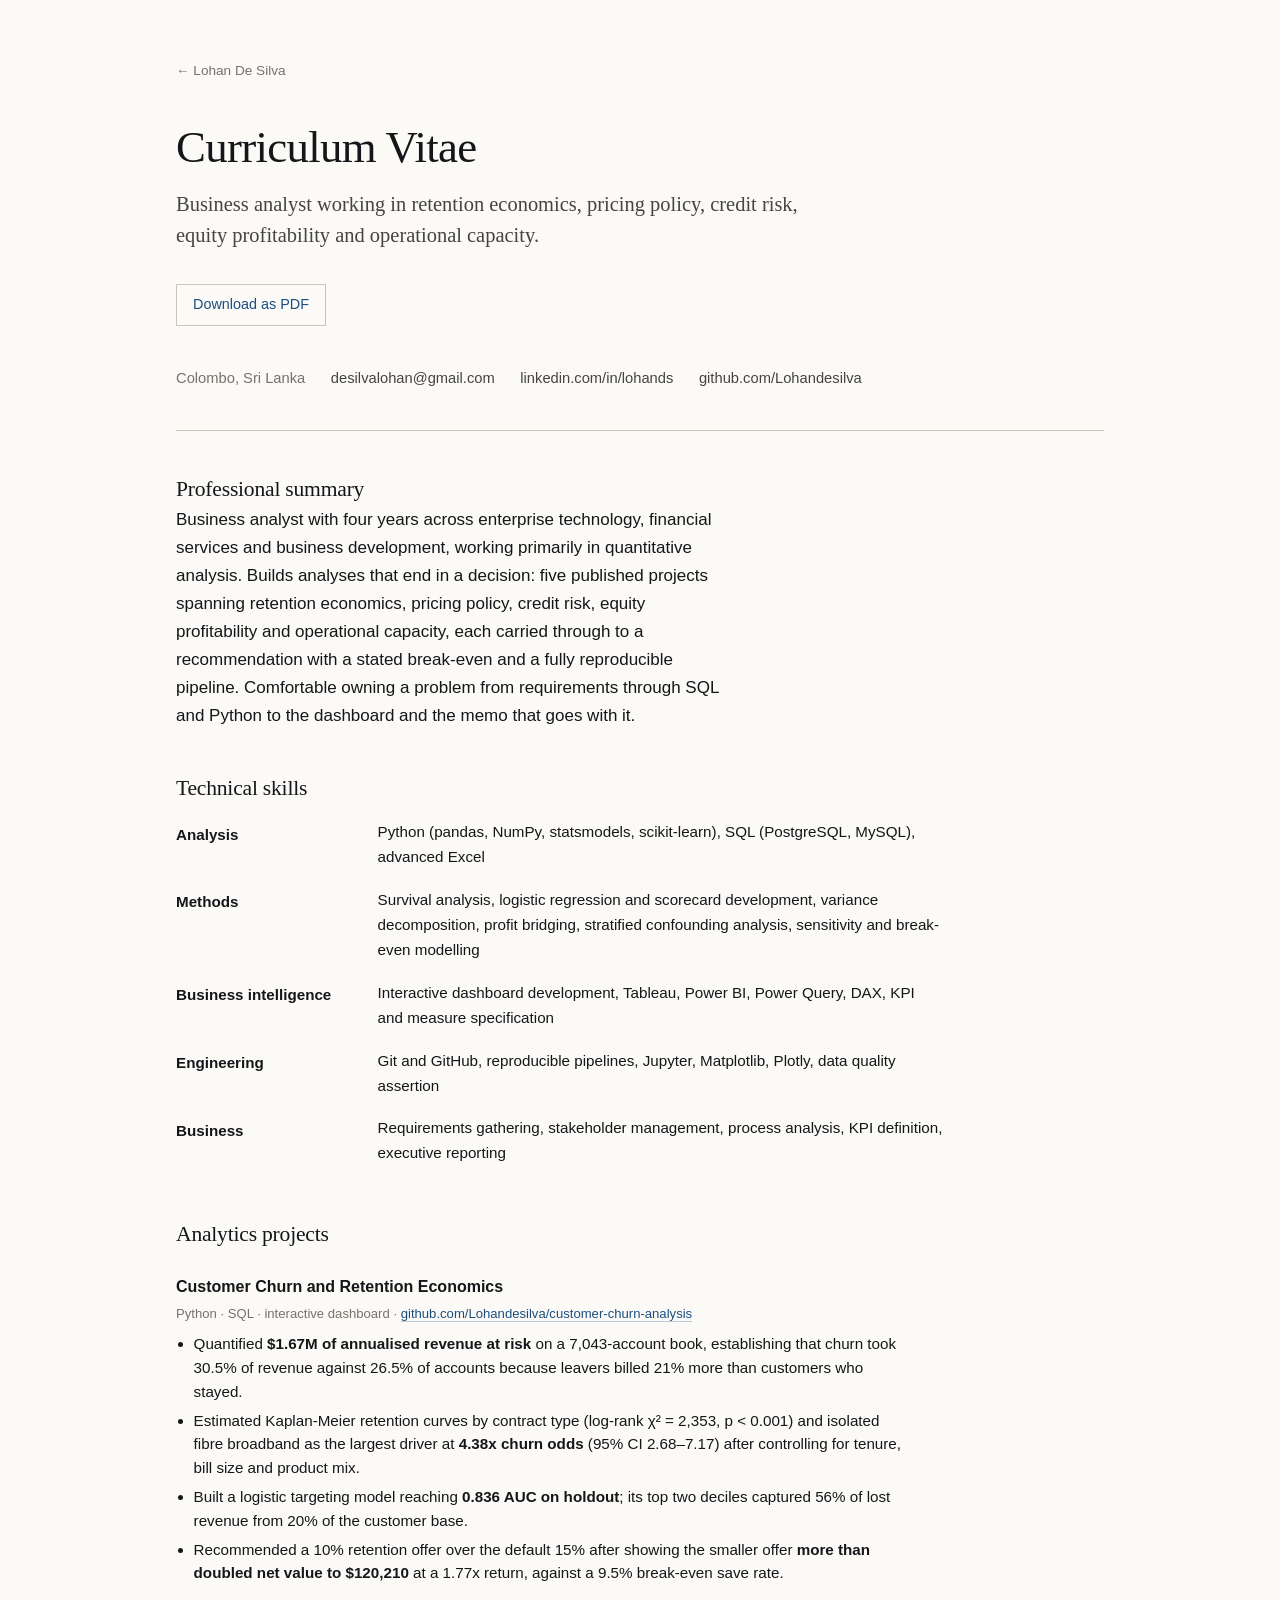
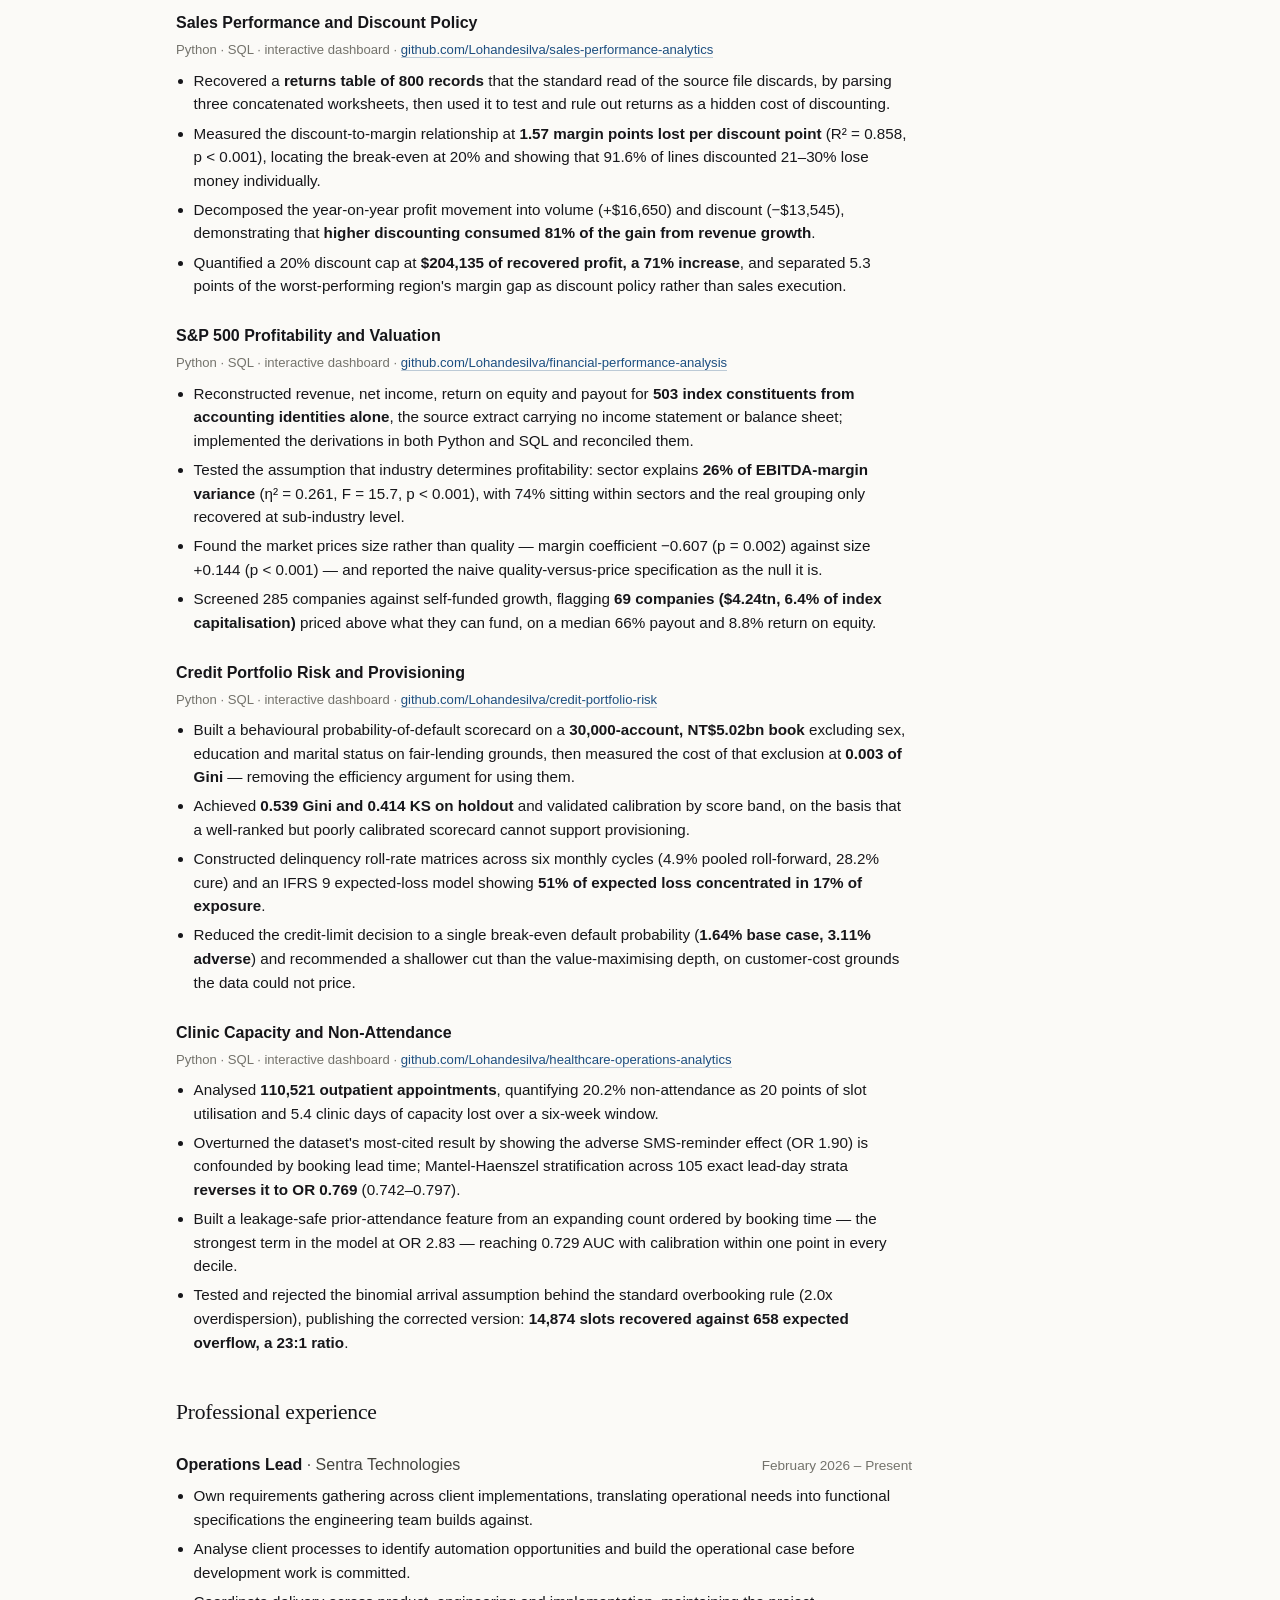
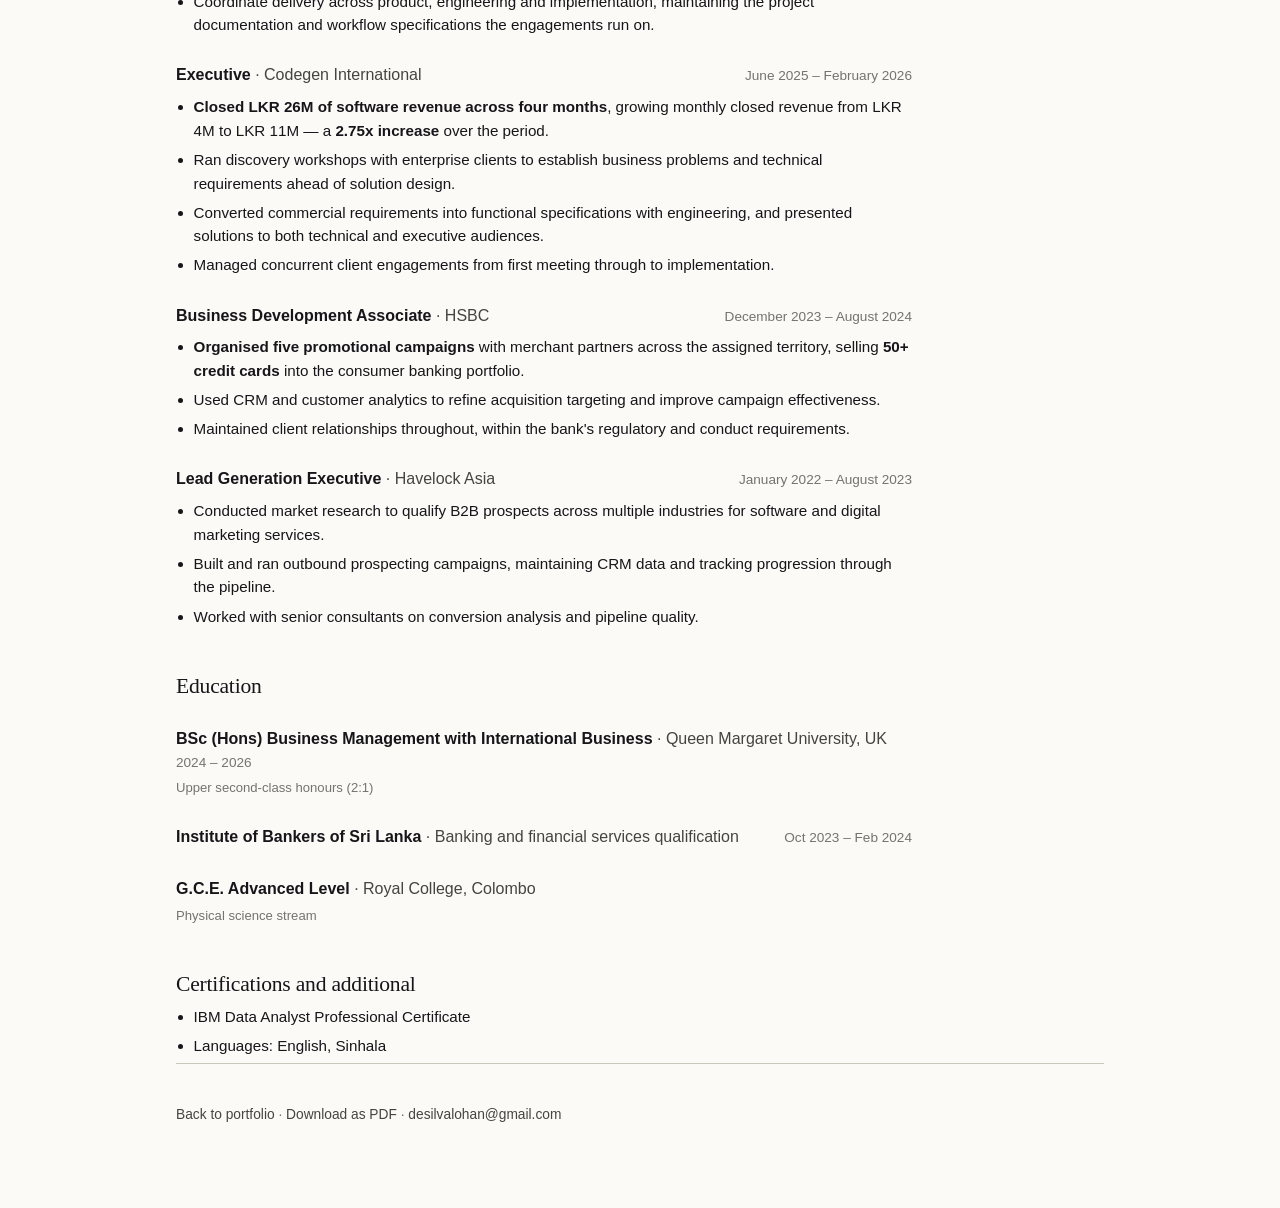
==== commit 3bc20e2a: "Update CV and background section with revenue and campaign figures" ====
--- a/cv.html
+++ b/cv.html
@@ -34,7 +34,6 @@
     <p><a class="download" href="assets/Lohan_De_Silva_CV.pdf">Download as PDF</a></p>
     <div class="contact" style="border-top:none;padding-top:1.4rem">
       <span>Colombo, Sri Lanka</span>
-      <span>+94 70 466 9834</span>
       <a href="mailto:desilvalohan@gmail.com">desilvalohan@gmail.com</a>
       <a href="https://www.linkedin.com/in/lohands">linkedin.com/in/lohands</a>
       <a href="https://github.com/Lohandesilva">github.com/Lohandesilva</a>
@@ -42,7 +41,7 @@
   </header>
 
   <h2>Professional summary</h2>
-  <p>Business analyst with three years across enterprise technology, financial services and business
+  <p>Business analyst with four years across enterprise technology, financial services and business
   development, working primarily in quantitative analysis. Builds analyses that end in a decision:
   five published projects spanning retention economics, pricing policy, credit risk, equity
   profitability and operational capacity, each carried through to a recommendation with a stated
@@ -141,6 +140,7 @@
       <span class="dates">June 2025 – February 2026</span>
     </div>
     <ul>
+      <li><strong>Closed LKR 26M of software revenue across four months</strong>, growing monthly closed revenue from LKR 4M to LKR 11M — a <strong>2.75x increase</strong> over the period.</li>
       <li>Ran discovery workshops with enterprise clients to establish business problems and technical requirements ahead of solution design.</li>
       <li>Converted commercial requirements into functional specifications with engineering, and presented solutions to both technical and executive audiences.</li>
       <li>Managed concurrent client engagements from first meeting through to implementation.</li>
@@ -153,9 +153,9 @@
       <span class="dates">December 2023 – August 2024</span>
     </div>
     <ul>
-      <li>Managed customer acquisition for the consumer banking portfolio across an assigned territory, consistently meeting or exceeding assigned targets.</li>
+      <li><strong>Organised five promotional campaigns</strong> with merchant partners across the assigned territory, selling <strong>50+ credit cards</strong> into the consumer banking portfolio.</li>
       <li>Used CRM and customer analytics to refine acquisition targeting and improve campaign effectiveness.</li>
-      <li>Worked with merchant partners on promotional initiatives supporting portfolio growth, within the bank's regulatory and conduct requirements.</li>
+      <li>Maintained client relationships throughout, within the bank's regulatory and conduct requirements.</li>
     </ul>
   </div>
 
@@ -174,30 +174,28 @@
   <h2>Education</h2>
   <div class="entry">
     <div class="entry-head">
-      <h3>MSc Data Science <span class="org">· University of Central Lancashire</span></h3>
-      <span class="dates">2026 – Present</span>
-    </div>
-  </div>
-  <div class="entry">
-    <div class="entry-head">
-      <h3>BSc (Hons) Business Administration, International Business <span class="org">· Queen Margaret University, UK</span></h3>
-      <span class="dates">2023 – 2026</span>
+      <h3>BSc (Hons) Business Management with International Business <span class="org">· Queen Margaret University, UK</span></h3>
+      <span class="dates">2024 – 2026</span>
     </div>
     <p class="meta">Upper second-class honours (2:1)</p>
   </div>
   <div class="entry">
     <div class="entry-head">
-      <h3>G.C.E. Advanced Level and Ordinary Level <span class="org">· Royal College, Colombo</span></h3>
-      <span class="dates">2009 – 2023</span>
-    </div>
+      <h3>Institute of Bankers of Sri Lanka <span class="org">· Banking and financial services qualification</span></h3>
+      <span class="dates">Oct 2023 – Feb 2024</span>
+    </div>
+  </div>
+  <div class="entry">
+    <div class="entry-head">
+      <h3>G.C.E. Advanced Level <span class="org">· Royal College, Colombo</span></h3>
+    </div>
+    <p class="meta">Physical science stream</p>
   </div>
 
   <h2>Certifications and additional</h2>
   <ul>
-    <li>IBM Data Analytics Professional Certificate, 2026</li>
-    <li>Institute of Bankers of Sri Lanka (IBSL) qualification, 2024</li>
+    <li>IBM Data Analyst Professional Certificate</li>
     <li>Languages: English, Sinhala</li>
-    <li>Work authorisation: eligible to work internationally</li>
   </ul>
 
   <footer>
--- a/assets/style.css
+++ b/assets/style.css
@@ -310,6 +310,18 @@
 .record dd strong { font-weight: 600; }
 .record dd span { display: block; font-size: 0.9rem; color: var(--ink-3); }
 
+.record dt.group { display: none; }
+.record dd.group {
+  grid-column: 1 / -1;
+  font-size: 0.72rem;
+  letter-spacing: 0.14em;
+  text-transform: uppercase;
+  color: var(--ink-3);
+  border-top: 1px solid var(--rule);
+  padding-top: 0.9rem;
+  margin: 0.5rem 0 1.1rem;
+}
+
 footer p { max-width: none; }
 
 footer {
